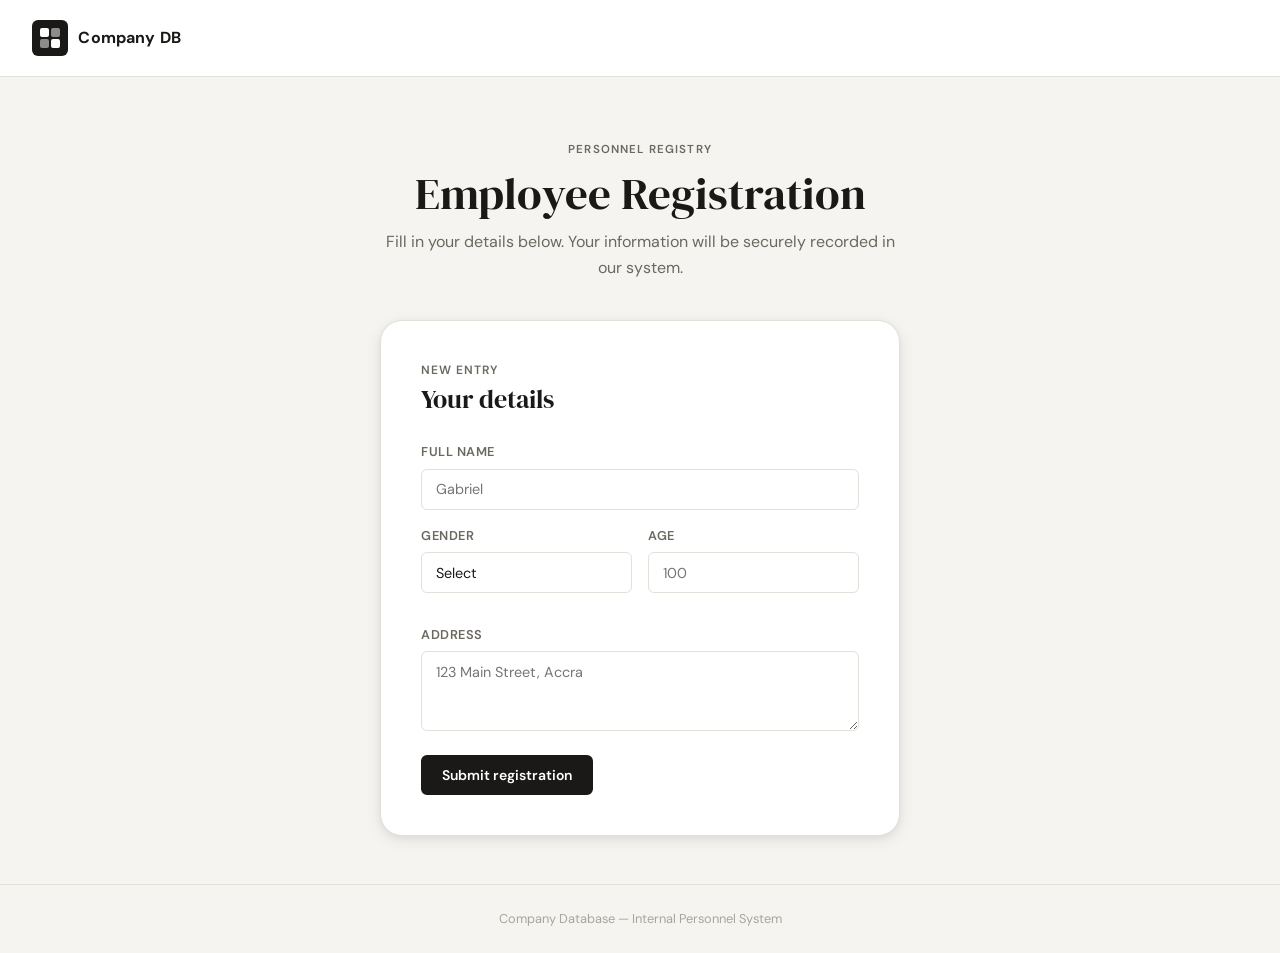
==== index.html @ 9c5a2bde "Initial commit of the Company-Database app" ====
<!DOCTYPE html>
<html lang="en">
<head>
    <meta charset="UTF-8" />
    <meta name="viewport" content="width=device-width, initial-scale=1.0" />
    <title>Company Registration</title>
    <link rel="preconnect" href="https://fonts.googleapis.com" />
    <link rel="preconnect" href="https://fonts.gstatic.com" crossorigin />
    <link href="https://fonts.googleapis.com/css2?family=DM+Sans:wght@400;500;600;700&family=DM+Serif+Display&display=swap" rel="stylesheet" />
    <link rel="stylesheet" href="style.css" />
</head>
<body class="public-body">

    <div class="public-shell">

        <header class="public-header">
            <div class="brand-mark">
                <div class="brand-icon">
                    <svg width="22" height="22" viewBox="0 0 22 22" fill="none">
                        <rect x="1" y="1" width="9" height="9" rx="2" fill="currentColor"/>
                        <rect x="12" y="1" width="9" height="9" rx="2" fill="currentColor" opacity="0.5"/>
                        <rect x="1" y="12" width="9" height="9" rx="2" fill="currentColor" opacity="0.5"/>
                        <rect x="12" y="12" width="9" height="9" rx="2" fill="currentColor"/>
                    </svg>
                </div>
                <span class="brand-name">Company DB</span>
            </div>
        </header>

        <main class="public-main">

            <div class="public-intro" id="introBlock">
                <p class="eyebrow-tag">Personnel registry</p>
                <h1 class="public-title">Employee Registration</h1>
                <p class="public-subtitle">
                    Fill in your details below. Your information will be securely recorded in our system.
                </p>
            </div>

            <!-- Registration card -->
            <div class="reg-card" id="regCard">

                <!-- Success state — hidden until registration completes -->
                <div class="success-state hidden" id="successState">
                    <div class="success-icon">
                        <svg width="32" height="32" viewBox="0 0 32 32" fill="none">
                            <circle cx="16" cy="16" r="15" stroke="currentColor" stroke-width="2"/>
                            <path d="M9 16.5l4.5 4.5 9-9" stroke="currentColor" stroke-width="2.5" stroke-linecap="round" stroke-linejoin="round"/>
                        </svg>
                    </div>
                    <h2>Registration Successful</h2>
                    <p>Your details have been recorded. Thank you!</p>
                    <button id="registerAnotherBtn" class="btn btn-outline-dark">Register another person</button>
                </div>

                <!-- Form State -->
                <div id="formState">
                    <div class="reg-card-header">
                        <p class="card-label">New entry</p>
                        <h2 class="card-title">Your details</h2>
                    </div>

                    <form id="registerForm" autocomplete="off">
                        <div class="field-group">
                            <label for="nameInput">
                                <span class="field-label">Full name</span>
                                <input
                                    id="nameInput"
                                    name="name"
                                    type="text"
                                    placeholder="Gabriel"
                                    required
                                />
                            </label>
                        </div>

                        <div class="field-row">
                            <div class="field-group">
                                <label for="genderInput">
                                    <span class="field-label">Gender</span>
                                    <select id="genderInput" name="gender" required>
                                        <option value="">Select</option>
                                        <option value="M">Male</option>
                                        <option value="F">Female</option>
                                    </select>
                                </label>
                            </div>
                            <div class="field-group">
                                <label for="ageInput">
                                    <span class="field-label">Age</span>
                                    <input
                                        id="ageInput"
                                        name="age"
                                        type="number"
                                        min="1"
                                        placeholder="100"
                                        required
                                    />
                                </label>
                            </div>
                        </div>

                        <div class="field-group">
                            <label for="addressInput">
                                <span class="field-label">Address</span>
                                <textarea
                                    id="addressInput"
                                    name="address"
                                    rows="3"
                                    placeholder="123 Main Street, Accra"
                                    required
                                ></textarea>
                            </label>
                        </div>

                        <div class="form-footer">
                            <button type="submit" class="btn btn-primary" id="submitBtn">
                                <span class="btn-text">Submit registration</span>
                                <span class="btn-loading hidden">Saving...</span>
                            </button>
                            <span id="formMessage" class="form-message"></span>
                        </div>
                    </form>
                </div>
            </div>

        </main>

        <footer class="public-footer">
            <p>Company Database &mdash; Internal Personnel System</p>
        </footer>

    </div>

    <div id="toast" class="toast hidden"></div>

    <!-- app.js manipulates the public registration page -->
    <script src="app.js"></script>
</body>
</html>
---- style.css ----
/* ─────────────────────────────────────────────────────────
   COMPANY DATABASE — Style sheet
   Covers: public registration page + admin dashboard
*/

/* Google Fonts fallback + CSS custom properties */
@import url('https://fonts.googleapis.com/css2?family=DM+Sans:wght@400;500;600;700&family=DM+Serif+Display&display=swap');

:root {
    /* Brand palette */
    --color-bg          : #f5f4f0;
    --color-surface     : #ffffff;
    --color-border      : #e2e0d8;
    --color-border-soft : #ece9e0;
    --color-ink         : #1a1917;
    --color-ink-muted   : #6b6860;
    --color-ink-faint   : #a8a59e;
    --color-accent      : #1a1917;
    --color-accent-alt  : #c9b99a;

    --color-success     : #2d6a4f;
    --color-success-bg  : #d8f3dc;
    --color-error       : #9b1c1c;
    --color-error-bg    : #fee2e2;
    --color-danger      : #dc2626;

    --color-admin-bg    : #0f0e0d;
    --color-admin-surf  : #1a1917;
    --color-admin-border: #2e2c28;
    --color-admin-ink   : #f0ece4;
    --color-admin-muted : #8a8680;
    --color-admin-accent: #c9b99a;

    /* Typography */
    --font-display : 'DM Serif Display', Georgia, serif;
    --font-body    : 'DM Sans', system-ui, sans-serif;

    /* Spacing */
    --radius-sm : 6px;
    --radius-md : 10px;
    --radius-lg : 16px;
    --radius-xl : 22px;

    /* Shadows */
    --shadow-sm : 0 1px 3px rgba(0,0,0,0.07), 0 1px 2px rgba(0,0,0,0.04);
    --shadow-md : 0 4px 16px rgba(0,0,0,0.08), 0 2px 6px rgba(0,0,0,0.05);
    --shadow-lg : 0 12px 40px rgba(0,0,0,0.12), 0 4px 12px rgba(0,0,0,0.06);
}

/* Reset & base */
*, *::before, *::after { box-sizing: border-box; margin: 0; padding: 0; }

html { font-size: 16px; -webkit-font-smoothing: antialiased; }

body {
    font-family   : var(--font-body);
    background    : var(--color-bg);
    color         : var(--color-ink);
    line-height   : 1.6;
    min-height    : 100vh;
}

/* Shared typography */
h1, h2, h3 { font-family: var(--font-display); font-weight: 400; line-height: 1.2; }

.eyebrow, .eyebrow-tag {
    font-size     : 0.72rem;
    font-weight   : 600;
    letter-spacing: 0.1em;
    text-transform: uppercase;
    color         : var(--color-ink-muted);
}

/* Buttons */
.btn {
    display        : inline-flex;
    align-items    : center;
    justify-content: center;
    gap            : 6px;
    padding        : 0.55rem 1.2rem;
    border-radius  : var(--radius-sm);
    font-family    : var(--font-body);
    font-size      : 0.875rem;
    font-weight    : 600;
    cursor         : pointer;
    border         : 2px solid transparent;
    transition     : all 0.18s ease;
    white-space    : nowrap;
}
.btn:disabled { opacity: 0.55; cursor: not-allowed; }

.btn-primary {
    background : var(--color-ink);
    color      : #fff;
    border-color: var(--color-ink);
}
.btn-primary:hover:not(:disabled) { background: #333; border-color: #333; }

.btn-secondary {
    background : var(--color-surface);
    color      : var(--color-ink);
    border-color: var(--color-border);
}
.btn-secondary:hover:not(:disabled) { background: var(--color-bg); }

.btn-outline {
    background : transparent;
    color      : var(--color-ink);
    border-color: var(--color-border);
}
.btn-outline:hover:not(:disabled) { background: var(--color-bg); }

.btn-outline-dark {
    background  : transparent;
    color       : var(--color-ink);
    border-color: var(--color-ink);
}
.btn-outline-dark:hover:not(:disabled) { background: var(--color-ink); color: #fff; }

.btn-danger {
    background  : var(--color-danger);
    color       : #fff;
    border-color: var(--color-danger);
}
.btn-danger:hover:not(:disabled) { background: #b91c1c; border-color: #b91c1c; }

.btn-full { width: 100%; }

.btn-loading { font-style: italic; }

/* Form elements */
.field-label {
    display       : block;
    font-size     : 0.8rem;
    font-weight   : 600;
    letter-spacing: 0.04em;
    color         : var(--color-ink-muted);
    margin-bottom : 6px;
    text-transform: uppercase;
}

input[type="text"],
input[type="number"],
input[type="password"],
select,
textarea {
    width        : 100%;
    padding      : 0.65rem 0.9rem;
    border       : 1.5px solid var(--color-border);
    border-radius: var(--radius-sm);
    font-family  : var(--font-body);
    font-size    : 0.9rem;
    color        : var(--color-ink);
    background   : var(--color-surface);
    transition   : border-color 0.15s ease, box-shadow 0.15s ease;
    outline      : none;
}

input:focus, select:focus, textarea:focus {
    border-color: var(--color-ink);
    box-shadow  : 0 0 0 3px rgba(26,25,23,0.08);
}

textarea { resize: vertical; min-height: 80px; }
select { appearance: none; cursor: pointer; }

.field-group { margin-bottom: 1rem; }
.field-row {
    display              : grid;
    grid-template-columns: 1fr 1fr;
    gap                  : 1rem;
    margin-bottom        : 1rem;
}

.form-footer {
    display    : flex;
    align-items: center;
    gap        : 1rem;
    margin-top : 0.5rem;
}

.form-message {
    font-size  : 0.85rem;
    color      : var(--color-error);
    font-weight: 500;
}

/* Toast */
.toast {
    position     : fixed;
    bottom       : 1.5rem;
    right        : 1.5rem;
    padding      : 0.75rem 1.25rem;
    border-radius: var(--radius-md);
    font-size    : 0.875rem;
    font-weight  : 600;
    box-shadow   : var(--shadow-lg);
    z-index      : 9999;
    transform    : translateY(20px);
    opacity      : 0;
    transition   : all 0.28s ease;
    max-width    : 320px;
}

.toast.show { transform: translateY(0); opacity: 1; }
.toast.hidden { display: none; }

.toast.success { background: var(--color-ink); color: #fff; }
.toast.error   { background: var(--color-error); color: #fff; }

/* Utility */
.hidden { display: none !important; }


/*
   PUBLIC REGISTRATION PAGE
 */

.public-body { background: var(--color-bg); }

.public-shell {
    min-height     : 100vh;
    display        : flex;
    flex-direction : column;
}

/* Header */
.public-header {
    padding        : 1.25rem 2rem;
    border-bottom  : 1px solid var(--color-border);
    background     : var(--color-surface);
}

.brand-mark {
    display    : flex;
    align-items: center;
    gap        : 0.65rem;
}

.brand-icon {
    width           : 36px;
    height          : 36px;
    background      : var(--color-ink);
    color           : var(--color-surface);
    border-radius   : var(--radius-sm);
    display         : flex;
    align-items     : center;
    justify-content : center;
}

.brand-icon.small {
    width : 30px;
    height: 30px;
}

.brand-name {
    font-weight : 700;
    font-size   : 1rem;
    letter-spacing: 0.01em;
}

/* Main area */
.public-main {
    flex           : 1;
    display        : flex;
    flex-direction : column;
    align-items    : center;
    padding        : 4rem 1.5rem 3rem;
}

.public-intro {
    text-align  : center;
    max-width   : 520px;
    margin-bottom: 2.5rem;
}

.public-title {
    font-size  : clamp(2rem, 5vw, 2.8rem);
    margin     : 0.5rem 0;
}

.public-subtitle {
    color    : var(--color-ink-muted);
    font-size: 1rem;
    margin-top: 0.5rem;
}

/* Registration card */
.reg-card {
    width        : 100%;
    max-width    : 520px;
    background   : var(--color-surface);
    border       : 1px solid var(--color-border);
    border-radius: var(--radius-xl);
    padding      : 2.5rem;
    box-shadow   : var(--shadow-md);
}

.reg-card-header { margin-bottom: 1.75rem; }
.card-label { color: var(--color-ink-muted); font-size: 0.75rem; font-weight: 600; text-transform: uppercase; letter-spacing: 0.08em; }
.card-title { font-size: 1.6rem; margin-top: 0.2rem; }

/* Success state */
.success-state {
    text-align    : center;
    padding       : 2rem 1rem;
}

.success-icon {
    width        : 64px;
    height       : 64px;
    background   : var(--color-success-bg);
    color        : var(--color-success);
    border-radius: 50%;
    display      : flex;
    align-items  : center;
    justify-content: center;
    margin       : 0 auto 1.25rem;
}

.success-state h2 { font-size: 1.6rem; margin-bottom: 0.5rem; }
.success-state p  { color: var(--color-ink-muted); margin-bottom: 1.5rem; }

/* Footer */
.public-footer {
    text-align : center;
    padding    : 1.5rem;
    color      : var(--color-ink-faint);
    font-size  : 0.8rem;
    border-top : 1px solid var(--color-border);
}


/*
   ADMIN LOGIN GATE
 */

.login-gate {
    min-height     : 100vh;
    display        : flex;
    align-items    : center;
    justify-content: center;
    background     : var(--color-admin-bg);
    padding        : 2rem 1.5rem;
}

.login-box {
    width        : 100%;
    max-width    : 400px;
    background   : var(--color-admin-surf);
    border       : 1px solid var(--color-admin-border);
    border-radius: var(--radius-xl);
    padding      : 2.5rem;
}

.login-logo {
    display     : flex;
    align-items : center;
    gap         : 0.6rem;
    color       : var(--color-admin-accent);
    font-weight : 700;
    font-size   : 0.9rem;
    margin-bottom: 1.5rem;
    letter-spacing: 0.04em;
    text-transform: uppercase;
}

.login-title {
    color        : var(--color-admin-ink);
    font-size    : 1.9rem;
    margin-bottom: 0.4rem;
}

.login-subtitle {
    color        : var(--color-admin-muted);
    font-size    : 0.9rem;
    margin-bottom: 2rem;
}

.login-form .field-label  { color: var(--color-admin-muted); }

.login-form input[type="password"] {
    background  : #262420;
    border-color: var(--color-admin-border);
    color       : var(--color-admin-ink);
    margin-bottom: 0.75rem;
}

.login-form input[type="password"]:focus {
    border-color: var(--color-admin-accent);
    box-shadow  : 0 0 0 3px rgba(201,185,154,0.12);
}

.login-form .btn-primary {
    background  : var(--color-admin-accent);
    border-color: var(--color-admin-accent);
    color       : #1a1917;
}

.login-form .btn-primary:hover:not(:disabled) {
    background  : #d4c4a8;
    border-color: #d4c4a8;
}

.login-error {
    color       : #fca5a5;
    font-size   : 0.85rem;
    font-weight : 600;
    margin-bottom: 0.75rem;
}


/*
   ADMIN DASHBOARD SHELL
*/

.admin-body  { background: var(--color-admin-bg); color: var(--color-admin-ink); }
.admin-shell { min-height: 100vh; }

/* Topbar */
.topbar {
    display        : flex;
    align-items    : center;
    justify-content: space-between;
    padding        : 1rem 2rem;
    background     : var(--color-admin-surf);
    border-bottom  : 1px solid var(--color-admin-border);
    position       : sticky;
    top            : 0;
    z-index        : 100;
}

.topbar-brand { display: flex; align-items: center; gap: 0.75rem; }
.topbar-brand .brand-icon { background: var(--color-admin-accent); color: var(--color-admin-surf); }
.topbar-brand .eyebrow    { color: var(--color-admin-muted); }
.topbar-brand h1          { font-size: 1.3rem; color: var(--color-admin-ink); }

.topbar-actions { display: flex; align-items: center; gap: 0.75rem; }

/* Admin btn overrides */
.admin-shell .btn-secondary {
    background  : #262420;
    color       : var(--color-admin-ink);
    border-color: var(--color-admin-border);
}
.admin-shell .btn-secondary:hover:not(:disabled) { background: #302e2a; }

.admin-shell .btn-outline {
    background  : transparent;
    color       : var(--color-admin-muted);
    border-color: var(--color-admin-border);
}
.admin-shell .btn-outline:hover:not(:disabled) { color: var(--color-admin-ink); background: #262420; }

/* Hero panel */
.hero-panel {
    display        : flex;
    align-items    : center;
    justify-content: space-between;
    flex-wrap      : wrap;
    gap            : 1.5rem;
    padding        : 2rem 2rem 1.75rem;
    border-bottom  : 1px solid var(--color-admin-border);
    background     : linear-gradient(135deg, #1a1917 0%, #211f1c 100%);
}

.hero-panel h2 { font-size: clamp(1.1rem, 2.5vw, 1.5rem); color: var(--color-admin-ink); }
.hero-panel p  { color: var(--color-admin-muted); font-size: 0.9rem; margin-top: 0.3rem; }

.hero-stats { display: flex; gap: 1rem; flex-wrap: wrap; }

.hero-card {
    background   : #262420;
    border       : 1px solid var(--color-admin-border);
    border-radius: var(--radius-md);
    padding      : 0.9rem 1.5rem;
    text-align   : center;
    min-width    : 90px;
}
.hero-card h3 { font-size: 2rem; color: var(--color-admin-accent); font-family: var(--font-display); }
.hero-card p  { font-size: 0.75rem; color: var(--color-admin-muted); text-transform: uppercase; letter-spacing: 0.07em; font-weight: 600; }

/* Grid layout */
.grid-layout {
    display              : grid;
    grid-template-columns: 340px 1fr;
    gap                  : 0;
    min-height           : calc(100vh - 200px);
}

/* Panels */
.panel {
    padding     : 1.75rem;
    border-right: 1px solid var(--color-admin-border);
}

.panel-data { border-right: none; }

.panel-header {
    margin-bottom: 1.5rem;
    padding-bottom: 1rem;
    border-bottom: 1px solid var(--color-admin-border);
    display      : flex;
    align-items  : center;
    justify-content: space-between;
}

.panel-header-search { margin-top: 2rem; }

.panel-header .eyebrow  { color: var(--color-admin-muted); }
.panel-header h2        { font-size: 1.3rem; color: var(--color-admin-ink); margin-top: 0.15rem; }

/* Stats grid */
.stats-grid {
    display              : grid;
    grid-template-columns: 1fr 1fr;
    gap                  : 0.75rem;
    margin-bottom        : 1.75rem;
}

.stat-card {
    background   : #1f1e1b;
    border       : 1px solid var(--color-admin-border);
    border-radius: var(--radius-md);
    padding      : 0.9rem 1rem;
}

.stat-card span   { font-size: 0.72rem; font-weight: 600; text-transform: uppercase; letter-spacing: 0.07em; color: var(--color-admin-muted); display: block; margin-bottom: 4px; }
.stat-card strong { font-size: 1.6rem; font-family: var(--font-display); color: var(--color-admin-ink); }

/* Search card */
.search-card {
    background   : #1f1e1b;
    border       : 1px solid var(--color-admin-border);
    border-radius: var(--radius-md);
    padding      : 1rem;
}

.search-card .field-label { color: var(--color-admin-muted); }

.search-card input[type="text"] {
    background  : #262420;
    border-color: var(--color-admin-border);
    color       : var(--color-admin-ink);
}

.search-card input[type="text"]:focus {
    border-color: var(--color-admin-accent);
    box-shadow  : 0 0 0 3px rgba(201,185,154,0.12);
}

.search-row {
    display: flex;
    gap    : 0.5rem;
}

.search-row input { flex: 1; }

.search-help {
    font-size  : 0.78rem;
    color      : var(--color-admin-muted);
    margin-top : 0.5rem;
}

/* Records table */
.table-shell { overflow: hidden; }

.record-badge {
    background   : #262420;
    border       : 1px solid var(--color-admin-border);
    border-radius: 20px;
    padding      : 0.3rem 0.8rem;
    font-size    : 0.78rem;
    font-weight  : 600;
    color        : var(--color-admin-muted);
}

.table-scroll { overflow-x: auto; border: 1px solid var(--color-admin-border); border-radius: var(--radius-md); }

.records-table {
    width          : 100%;
    border-collapse: collapse;
    font-size      : 0.875rem;
}

.records-table thead tr {
    background  : #1f1e1b;
    border-bottom: 1px solid var(--color-admin-border);
}

.records-table th {
    padding      : 0.75rem 1rem;
    text-align   : left;
    font-size    : 0.72rem;
    font-weight  : 700;
    letter-spacing: 0.07em;
    text-transform: uppercase;
    color        : var(--color-admin-muted);
    white-space  : nowrap;
}

.records-table td {
    padding      : 0.85rem 1rem;
    border-bottom: 1px solid var(--color-admin-border);
    color        : var(--color-admin-ink);
    vertical-align: middle;
}

.records-table tbody tr:last-child td { border-bottom: none; }

.records-table tbody tr:hover { background: #1f1e1b; }

.row-index { color: var(--color-admin-muted); font-size: 0.8rem; font-weight: 600; width: 40px; }

.empty-state {
    text-align : center;
    padding    : 3rem 1rem;
    color      : var(--color-admin-muted);
    font-size  : 0.9rem;
    font-style : italic;
}

/* Responsive */
@media (max-width: 900px) {
    .grid-layout { grid-template-columns: 1fr; }
    .panel       { border-right: none; border-bottom: 1px solid var(--color-admin-border); }
    .topbar      { flex-direction: column; align-items: flex-start; gap: 0.75rem; }
    .topbar-actions { width: 100%; }
    .hero-panel  { flex-direction: column; align-items: flex-start; }
}

@media (max-width: 560px) {
    .field-row { grid-template-columns: 1fr; }
    .reg-card  { padding: 1.75rem 1.25rem; }
    .login-box { padding: 2rem 1.25rem; }
    .stats-grid { grid-template-columns: 1fr 1fr; }
}
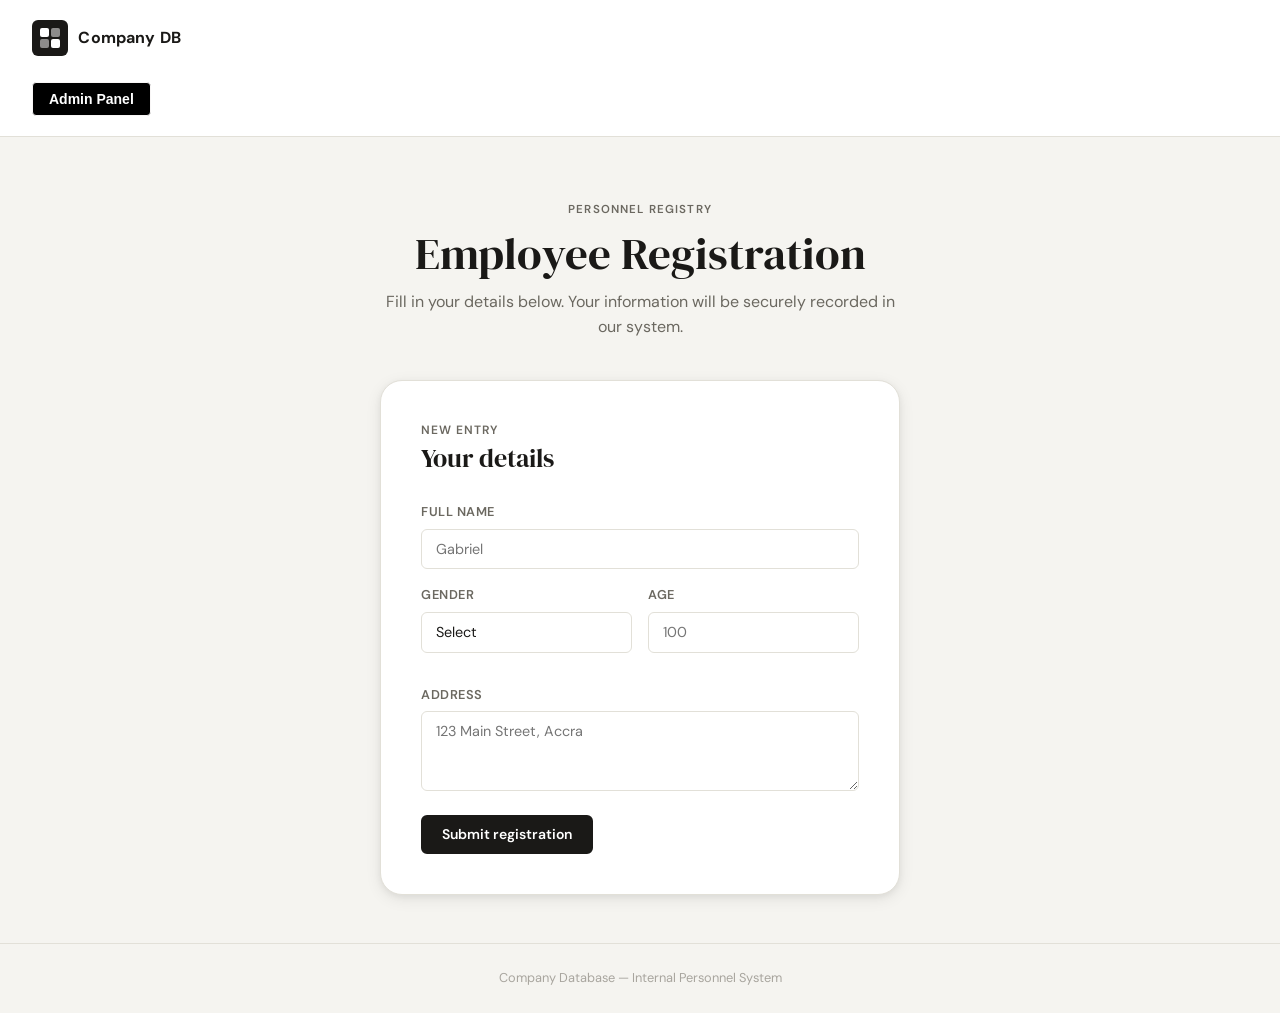
==== commit 02967447: "Added button link to admin page" ====
--- a/index.html
+++ b/index.html
@@ -1,140 +1,157 @@
-<!DOCTYPE html>
-<html lang="en">
-<head>
-    <meta charset="UTF-8" />
-    <meta name="viewport" content="width=device-width, initial-scale=1.0" />
-    <title>Company Registration</title>
-    <link rel="preconnect" href="https://fonts.googleapis.com" />
-    <link rel="preconnect" href="https://fonts.gstatic.com" crossorigin />
-    <link href="https://fonts.googleapis.com/css2?family=DM+Sans:wght@400;500;600;700&family=DM+Serif+Display&display=swap" rel="stylesheet" />
-    <link rel="stylesheet" href="style.css" />
-</head>
-<body class="public-body">
-
-    <div class="public-shell">
-
-        <header class="public-header">
-            <div class="brand-mark">
-                <div class="brand-icon">
-                    <svg width="22" height="22" viewBox="0 0 22 22" fill="none">
-                        <rect x="1" y="1" width="9" height="9" rx="2" fill="currentColor"/>
-                        <rect x="12" y="1" width="9" height="9" rx="2" fill="currentColor" opacity="0.5"/>
-                        <rect x="1" y="12" width="9" height="9" rx="2" fill="currentColor" opacity="0.5"/>
-                        <rect x="12" y="12" width="9" height="9" rx="2" fill="currentColor"/>
-                    </svg>
-                </div>
-                <span class="brand-name">Company DB</span>
-            </div>
-        </header>
-
-        <main class="public-main">
-
-            <div class="public-intro" id="introBlock">
-                <p class="eyebrow-tag">Personnel registry</p>
-                <h1 class="public-title">Employee Registration</h1>
-                <p class="public-subtitle">
-                    Fill in your details below. Your information will be securely recorded in our system.
-                </p>
-            </div>
-
-            <!-- Registration card -->
-            <div class="reg-card" id="regCard">
-
-                <!-- Success state — hidden until registration completes -->
-                <div class="success-state hidden" id="successState">
-                    <div class="success-icon">
-                        <svg width="32" height="32" viewBox="0 0 32 32" fill="none">
-                            <circle cx="16" cy="16" r="15" stroke="currentColor" stroke-width="2"/>
-                            <path d="M9 16.5l4.5 4.5 9-9" stroke="currentColor" stroke-width="2.5" stroke-linecap="round" stroke-linejoin="round"/>
-                        </svg>
-                    </div>
-                    <h2>Registration Successful</h2>
-                    <p>Your details have been recorded. Thank you!</p>
-                    <button id="registerAnotherBtn" class="btn btn-outline-dark">Register another person</button>
-                </div>
-
-                <!-- Form State -->
-                <div id="formState">
-                    <div class="reg-card-header">
-                        <p class="card-label">New entry</p>
-                        <h2 class="card-title">Your details</h2>
-                    </div>
-
-                    <form id="registerForm" autocomplete="off">
-                        <div class="field-group">
-                            <label for="nameInput">
-                                <span class="field-label">Full name</span>
-                                <input
-                                    id="nameInput"
-                                    name="name"
-                                    type="text"
-                                    placeholder="Gabriel"
-                                    required
-                                />
-                            </label>
-                        </div>
-
-                        <div class="field-row">
-                            <div class="field-group">
-                                <label for="genderInput">
-                                    <span class="field-label">Gender</span>
-                                    <select id="genderInput" name="gender" required>
-                                        <option value="">Select</option>
-                                        <option value="M">Male</option>
-                                        <option value="F">Female</option>
-                                    </select>
-                                </label>
-                            </div>
-                            <div class="field-group">
-                                <label for="ageInput">
-                                    <span class="field-label">Age</span>
-                                    <input
-                                        id="ageInput"
-                                        name="age"
-                                        type="number"
-                                        min="1"
-                                        placeholder="100"
-                                        required
-                                    />
-                                </label>
-                            </div>
-                        </div>
-
-                        <div class="field-group">
-                            <label for="addressInput">
-                                <span class="field-label">Address</span>
-                                <textarea
-                                    id="addressInput"
-                                    name="address"
-                                    rows="3"
-                                    placeholder="123 Main Street, Accra"
-                                    required
-                                ></textarea>
-                            </label>
-                        </div>
-
-                        <div class="form-footer">
-                            <button type="submit" class="btn btn-primary" id="submitBtn">
-                                <span class="btn-text">Submit registration</span>
-                                <span class="btn-loading hidden">Saving...</span>
-                            </button>
-                            <span id="formMessage" class="form-message"></span>
-                        </div>
-                    </form>
-                </div>
-            </div>
-
-        </main>
-
-        <footer class="public-footer">
-            <p>Company Database &mdash; Internal Personnel System</p>
-        </footer>
-
-    </div>
-
-    <div id="toast" class="toast hidden"></div>
-
-    <!-- app.js manipulates the public registration page -->
-    <script src="app.js"></script>
-</body>
+<!DOCTYPE html>
+<html lang="en">
+<head>
+    <meta charset="UTF-8" />
+    <meta name="viewport" content="width=device-width, initial-scale=1.0" />
+    <title>Company Registration</title>
+    <link rel="preconnect" href="https://fonts.googleapis.com" />
+    <link rel="preconnect" href="https://fonts.gstatic.com" crossorigin />
+    <link href="https://fonts.googleapis.com/css2?family=DM+Sans:wght@400;500;600;700&family=DM+Serif+Display&display=swap" rel="stylesheet" />
+    <link rel="stylesheet" href="style.css" />
+</head>
+<body class="public-body">
+    <div class="public-shell">
+
+        <header class="public-header">
+            <div class="brand-mark">
+                <div class="brand-icon">
+                    <svg width="22" height="22" viewBox="0 0 22 22" fill="none">
+                        <rect x="1" y="1" width="9" height="9" rx="2" fill="currentColor"/>
+                        <rect x="12" y="1" width="9" height="9" rx="2" fill="currentColor" opacity="0.5"/>
+                        <rect x="1" y="12" width="9" height="9" rx="2" fill="currentColor" opacity="0.5"/>
+                        <rect x="12" y="12" width="9" height="9" rx="2" fill="currentColor"/>
+                    </svg>
+                </div>
+                <span class="brand-name">Company DB</span>
+            </div>
+            <br>
+                <button 
+                    onclick="window.location.href='admin.html'" 
+                    style="
+                    background-color:black; 
+                    color: white;
+                    font-weight: bold; 
+                    border: 1px solid #f8f6f6; 
+                    padding: 8px 16px; 
+                    border-radius: 4px; 
+                    cursor: pointer;
+                    font-size: 14px;
+                    transition: all 0.3s ease;
+                    "
+                    onmouseover="this.style.backgroundColor='#333'" 
+                    onmouseout="this.style.backgroundColor='black'">
+                    Admin Panel
+                </button>
+        </header>
+
+        <main class="public-main">
+
+            <div class="public-intro" id="introBlock">
+                <p class="eyebrow-tag">Personnel registry</p>
+                <h1 class="public-title">Employee Registration</h1>
+                <p class="public-subtitle">
+                    Fill in your details below. Your information will be securely recorded in our system.
+                </p>
+            </div>
+
+            <!-- Registration card -->
+            <div class="reg-card" id="regCard">
+
+                <!-- Success state — hidden until registration completes -->
+                <div class="success-state hidden" id="successState">
+                    <div class="success-icon">
+                        <svg width="32" height="32" viewBox="0 0 32 32" fill="none">
+                            <circle cx="16" cy="16" r="15" stroke="currentColor" stroke-width="2"/>
+                            <path d="M9 16.5l4.5 4.5 9-9" stroke="currentColor" stroke-width="2.5" stroke-linecap="round" stroke-linejoin="round"/>
+                        </svg>
+                    </div>
+                    <h2>Registration Successful</h2>
+                    <p>Your details have been recorded. Thank you!</p>
+                    <button id="registerAnotherBtn" class="btn btn-outline-dark">Register another person</button>
+                </div>
+
+                <!-- Form State -->
+                <div id="formState">
+                    <div class="reg-card-header">
+                        <p class="card-label">New entry</p>
+                        <h2 class="card-title">Your details</h2>
+                    </div>
+
+                    <form id="registerForm" autocomplete="off">
+                        <div class="field-group">
+                            <label for="nameInput">
+                                <span class="field-label">Full name</span>
+                                <input
+                                    id="nameInput"
+                                    name="name"
+                                    type="text"
+                                    placeholder="Gabriel"
+                                    required
+                                />
+                            </label>
+                        </div>
+
+                        <div class="field-row">
+                            <div class="field-group">
+                                <label for="genderInput">
+                                    <span class="field-label">Gender</span>
+                                    <select id="genderInput" name="gender" required>
+                                        <option value="">Select</option>
+                                        <option value="M">Male</option>
+                                        <option value="F">Female</option>
+                                    </select>
+                                </label>
+                            </div>
+                            <div class="field-group">
+                                <label for="ageInput">
+                                    <span class="field-label">Age</span>
+                                    <input
+                                        id="ageInput"
+                                        name="age"
+                                        type="number"
+                                        min="1"
+                                        placeholder="100"
+                                        required
+                                    />
+                                </label>
+                            </div>
+                        </div>
+
+                        <div class="field-group">
+                            <label for="addressInput">
+                                <span class="field-label">Address</span>
+                                <textarea
+                                    id="addressInput"
+                                    name="address"
+                                    rows="3"
+                                    placeholder="123 Main Street, Accra"
+                                    required
+                                ></textarea>
+                            </label>
+                        </div>
+
+                        <div class="form-footer">
+                            <button type="submit" class="btn btn-primary" id="submitBtn">
+                                <span class="btn-text">Submit registration</span>
+                                <span class="btn-loading hidden">Saving...</span>
+                            </button>
+                            <span id="formMessage" class="form-message"></span>
+                        </div>
+                    </form>
+                </div>
+            </div>
+
+        </main>
+
+        <footer class="public-footer">
+            <p>Company Database &mdash; Internal Personnel System</p>
+        </footer>
+
+    </div>
+
+    <div id="toast" class="toast hidden"></div>
+
+    <!-- app.js manipulates the public registration page -->
+    <script src="app.js"></script>
+</body>
 </html>
--- a/style.css
+++ b/style.css
@@ -1,637 +1,637 @@
-/* ─────────────────────────────────────────────────────────
-   COMPANY DATABASE — Style sheet
-   Covers: public registration page + admin dashboard
-*/
-
-/* Google Fonts fallback + CSS custom properties */
-@import url('https://fonts.googleapis.com/css2?family=DM+Sans:wght@400;500;600;700&family=DM+Serif+Display&display=swap');
-
-:root {
-    /* Brand palette */
-    --color-bg          : #f5f4f0;
-    --color-surface     : #ffffff;
-    --color-border      : #e2e0d8;
-    --color-border-soft : #ece9e0;
-    --color-ink         : #1a1917;
-    --color-ink-muted   : #6b6860;
-    --color-ink-faint   : #a8a59e;
-    --color-accent      : #1a1917;
-    --color-accent-alt  : #c9b99a;
-
-    --color-success     : #2d6a4f;
-    --color-success-bg  : #d8f3dc;
-    --color-error       : #9b1c1c;
-    --color-error-bg    : #fee2e2;
-    --color-danger      : #dc2626;
-
-    --color-admin-bg    : #0f0e0d;
-    --color-admin-surf  : #1a1917;
-    --color-admin-border: #2e2c28;
-    --color-admin-ink   : #f0ece4;
-    --color-admin-muted : #8a8680;
-    --color-admin-accent: #c9b99a;
-
-    /* Typography */
-    --font-display : 'DM Serif Display', Georgia, serif;
-    --font-body    : 'DM Sans', system-ui, sans-serif;
-
-    /* Spacing */
-    --radius-sm : 6px;
-    --radius-md : 10px;
-    --radius-lg : 16px;
-    --radius-xl : 22px;
-
-    /* Shadows */
-    --shadow-sm : 0 1px 3px rgba(0,0,0,0.07), 0 1px 2px rgba(0,0,0,0.04);
-    --shadow-md : 0 4px 16px rgba(0,0,0,0.08), 0 2px 6px rgba(0,0,0,0.05);
-    --shadow-lg : 0 12px 40px rgba(0,0,0,0.12), 0 4px 12px rgba(0,0,0,0.06);
-}
-
-/* Reset & base */
-*, *::before, *::after { box-sizing: border-box; margin: 0; padding: 0; }
-
-html { font-size: 16px; -webkit-font-smoothing: antialiased; }
-
-body {
-    font-family   : var(--font-body);
-    background    : var(--color-bg);
-    color         : var(--color-ink);
-    line-height   : 1.6;
-    min-height    : 100vh;
-}
-
-/* Shared typography */
-h1, h2, h3 { font-family: var(--font-display); font-weight: 400; line-height: 1.2; }
-
-.eyebrow, .eyebrow-tag {
-    font-size     : 0.72rem;
-    font-weight   : 600;
-    letter-spacing: 0.1em;
-    text-transform: uppercase;
-    color         : var(--color-ink-muted);
-}
-
-/* Buttons */
-.btn {
-    display        : inline-flex;
-    align-items    : center;
-    justify-content: center;
-    gap            : 6px;
-    padding        : 0.55rem 1.2rem;
-    border-radius  : var(--radius-sm);
-    font-family    : var(--font-body);
-    font-size      : 0.875rem;
-    font-weight    : 600;
-    cursor         : pointer;
-    border         : 2px solid transparent;
-    transition     : all 0.18s ease;
-    white-space    : nowrap;
-}
-.btn:disabled { opacity: 0.55; cursor: not-allowed; }
-
-.btn-primary {
-    background : var(--color-ink);
-    color      : #fff;
-    border-color: var(--color-ink);
-}
-.btn-primary:hover:not(:disabled) { background: #333; border-color: #333; }
-
-.btn-secondary {
-    background : var(--color-surface);
-    color      : var(--color-ink);
-    border-color: var(--color-border);
-}
-.btn-secondary:hover:not(:disabled) { background: var(--color-bg); }
-
-.btn-outline {
-    background : transparent;
-    color      : var(--color-ink);
-    border-color: var(--color-border);
-}
-.btn-outline:hover:not(:disabled) { background: var(--color-bg); }
-
-.btn-outline-dark {
-    background  : transparent;
-    color       : var(--color-ink);
-    border-color: var(--color-ink);
-}
-.btn-outline-dark:hover:not(:disabled) { background: var(--color-ink); color: #fff; }
-
-.btn-danger {
-    background  : var(--color-danger);
-    color       : #fff;
-    border-color: var(--color-danger);
-}
-.btn-danger:hover:not(:disabled) { background: #b91c1c; border-color: #b91c1c; }
-
-.btn-full { width: 100%; }
-
-.btn-loading { font-style: italic; }
-
-/* Form elements */
-.field-label {
-    display       : block;
-    font-size     : 0.8rem;
-    font-weight   : 600;
-    letter-spacing: 0.04em;
-    color         : var(--color-ink-muted);
-    margin-bottom : 6px;
-    text-transform: uppercase;
-}
-
-input[type="text"],
-input[type="number"],
-input[type="password"],
-select,
-textarea {
-    width        : 100%;
-    padding      : 0.65rem 0.9rem;
-    border       : 1.5px solid var(--color-border);
-    border-radius: var(--radius-sm);
-    font-family  : var(--font-body);
-    font-size    : 0.9rem;
-    color        : var(--color-ink);
-    background   : var(--color-surface);
-    transition   : border-color 0.15s ease, box-shadow 0.15s ease;
-    outline      : none;
-}
-
-input:focus, select:focus, textarea:focus {
-    border-color: var(--color-ink);
-    box-shadow  : 0 0 0 3px rgba(26,25,23,0.08);
-}
-
-textarea { resize: vertical; min-height: 80px; }
-select { appearance: none; cursor: pointer; }
-
-.field-group { margin-bottom: 1rem; }
-.field-row {
-    display              : grid;
-    grid-template-columns: 1fr 1fr;
-    gap                  : 1rem;
-    margin-bottom        : 1rem;
-}
-
-.form-footer {
-    display    : flex;
-    align-items: center;
-    gap        : 1rem;
-    margin-top : 0.5rem;
-}
-
-.form-message {
-    font-size  : 0.85rem;
-    color      : var(--color-error);
-    font-weight: 500;
-}
-
-/* Toast */
-.toast {
-    position     : fixed;
-    bottom       : 1.5rem;
-    right        : 1.5rem;
-    padding      : 0.75rem 1.25rem;
-    border-radius: var(--radius-md);
-    font-size    : 0.875rem;
-    font-weight  : 600;
-    box-shadow   : var(--shadow-lg);
-    z-index      : 9999;
-    transform    : translateY(20px);
-    opacity      : 0;
-    transition   : all 0.28s ease;
-    max-width    : 320px;
-}
-
-.toast.show { transform: translateY(0); opacity: 1; }
-.toast.hidden { display: none; }
-
-.toast.success { background: var(--color-ink); color: #fff; }
-.toast.error   { background: var(--color-error); color: #fff; }
-
-/* Utility */
-.hidden { display: none !important; }
-
-
-/*
-   PUBLIC REGISTRATION PAGE
- */
-
-.public-body { background: var(--color-bg); }
-
-.public-shell {
-    min-height     : 100vh;
-    display        : flex;
-    flex-direction : column;
-}
-
-/* Header */
-.public-header {
-    padding        : 1.25rem 2rem;
-    border-bottom  : 1px solid var(--color-border);
-    background     : var(--color-surface);
-}
-
-.brand-mark {
-    display    : flex;
-    align-items: center;
-    gap        : 0.65rem;
-}
-
-.brand-icon {
-    width           : 36px;
-    height          : 36px;
-    background      : var(--color-ink);
-    color           : var(--color-surface);
-    border-radius   : var(--radius-sm);
-    display         : flex;
-    align-items     : center;
-    justify-content : center;
-}
-
-.brand-icon.small {
-    width : 30px;
-    height: 30px;
-}
-
-.brand-name {
-    font-weight : 700;
-    font-size   : 1rem;
-    letter-spacing: 0.01em;
-}
-
-/* Main area */
-.public-main {
-    flex           : 1;
-    display        : flex;
-    flex-direction : column;
-    align-items    : center;
-    padding        : 4rem 1.5rem 3rem;
-}
-
-.public-intro {
-    text-align  : center;
-    max-width   : 520px;
-    margin-bottom: 2.5rem;
-}
-
-.public-title {
-    font-size  : clamp(2rem, 5vw, 2.8rem);
-    margin     : 0.5rem 0;
-}
-
-.public-subtitle {
-    color    : var(--color-ink-muted);
-    font-size: 1rem;
-    margin-top: 0.5rem;
-}
-
-/* Registration card */
-.reg-card {
-    width        : 100%;
-    max-width    : 520px;
-    background   : var(--color-surface);
-    border       : 1px solid var(--color-border);
-    border-radius: var(--radius-xl);
-    padding      : 2.5rem;
-    box-shadow   : var(--shadow-md);
-}
-
-.reg-card-header { margin-bottom: 1.75rem; }
-.card-label { color: var(--color-ink-muted); font-size: 0.75rem; font-weight: 600; text-transform: uppercase; letter-spacing: 0.08em; }
-.card-title { font-size: 1.6rem; margin-top: 0.2rem; }
-
-/* Success state */
-.success-state {
-    text-align    : center;
-    padding       : 2rem 1rem;
-}
-
-.success-icon {
-    width        : 64px;
-    height       : 64px;
-    background   : var(--color-success-bg);
-    color        : var(--color-success);
-    border-radius: 50%;
-    display      : flex;
-    align-items  : center;
-    justify-content: center;
-    margin       : 0 auto 1.25rem;
-}
-
-.success-state h2 { font-size: 1.6rem; margin-bottom: 0.5rem; }
-.success-state p  { color: var(--color-ink-muted); margin-bottom: 1.5rem; }
-
-/* Footer */
-.public-footer {
-    text-align : center;
-    padding    : 1.5rem;
-    color      : var(--color-ink-faint);
-    font-size  : 0.8rem;
-    border-top : 1px solid var(--color-border);
-}
-
-
-/*
-   ADMIN LOGIN GATE
- */
-
-.login-gate {
-    min-height     : 100vh;
-    display        : flex;
-    align-items    : center;
-    justify-content: center;
-    background     : var(--color-admin-bg);
-    padding        : 2rem 1.5rem;
-}
-
-.login-box {
-    width        : 100%;
-    max-width    : 400px;
-    background   : var(--color-admin-surf);
-    border       : 1px solid var(--color-admin-border);
-    border-radius: var(--radius-xl);
-    padding      : 2.5rem;
-}
-
-.login-logo {
-    display     : flex;
-    align-items : center;
-    gap         : 0.6rem;
-    color       : var(--color-admin-accent);
-    font-weight : 700;
-    font-size   : 0.9rem;
-    margin-bottom: 1.5rem;
-    letter-spacing: 0.04em;
-    text-transform: uppercase;
-}
-
-.login-title {
-    color        : var(--color-admin-ink);
-    font-size    : 1.9rem;
-    margin-bottom: 0.4rem;
-}
-
-.login-subtitle {
-    color        : var(--color-admin-muted);
-    font-size    : 0.9rem;
-    margin-bottom: 2rem;
-}
-
-.login-form .field-label  { color: var(--color-admin-muted); }
-
-.login-form input[type="password"] {
-    background  : #262420;
-    border-color: var(--color-admin-border);
-    color       : var(--color-admin-ink);
-    margin-bottom: 0.75rem;
-}
-
-.login-form input[type="password"]:focus {
-    border-color: var(--color-admin-accent);
-    box-shadow  : 0 0 0 3px rgba(201,185,154,0.12);
-}
-
-.login-form .btn-primary {
-    background  : var(--color-admin-accent);
-    border-color: var(--color-admin-accent);
-    color       : #1a1917;
-}
-
-.login-form .btn-primary:hover:not(:disabled) {
-    background  : #d4c4a8;
-    border-color: #d4c4a8;
-}
-
-.login-error {
-    color       : #fca5a5;
-    font-size   : 0.85rem;
-    font-weight : 600;
-    margin-bottom: 0.75rem;
-}
-
-
-/*
-   ADMIN DASHBOARD SHELL
-*/
-
-.admin-body  { background: var(--color-admin-bg); color: var(--color-admin-ink); }
-.admin-shell { min-height: 100vh; }
-
-/* Topbar */
-.topbar {
-    display        : flex;
-    align-items    : center;
-    justify-content: space-between;
-    padding        : 1rem 2rem;
-    background     : var(--color-admin-surf);
-    border-bottom  : 1px solid var(--color-admin-border);
-    position       : sticky;
-    top            : 0;
-    z-index        : 100;
-}
-
-.topbar-brand { display: flex; align-items: center; gap: 0.75rem; }
-.topbar-brand .brand-icon { background: var(--color-admin-accent); color: var(--color-admin-surf); }
-.topbar-brand .eyebrow    { color: var(--color-admin-muted); }
-.topbar-brand h1          { font-size: 1.3rem; color: var(--color-admin-ink); }
-
-.topbar-actions { display: flex; align-items: center; gap: 0.75rem; }
-
-/* Admin btn overrides */
-.admin-shell .btn-secondary {
-    background  : #262420;
-    color       : var(--color-admin-ink);
-    border-color: var(--color-admin-border);
-}
-.admin-shell .btn-secondary:hover:not(:disabled) { background: #302e2a; }
-
-.admin-shell .btn-outline {
-    background  : transparent;
-    color       : var(--color-admin-muted);
-    border-color: var(--color-admin-border);
-}
-.admin-shell .btn-outline:hover:not(:disabled) { color: var(--color-admin-ink); background: #262420; }
-
-/* Hero panel */
-.hero-panel {
-    display        : flex;
-    align-items    : center;
-    justify-content: space-between;
-    flex-wrap      : wrap;
-    gap            : 1.5rem;
-    padding        : 2rem 2rem 1.75rem;
-    border-bottom  : 1px solid var(--color-admin-border);
-    background     : linear-gradient(135deg, #1a1917 0%, #211f1c 100%);
-}
-
-.hero-panel h2 { font-size: clamp(1.1rem, 2.5vw, 1.5rem); color: var(--color-admin-ink); }
-.hero-panel p  { color: var(--color-admin-muted); font-size: 0.9rem; margin-top: 0.3rem; }
-
-.hero-stats { display: flex; gap: 1rem; flex-wrap: wrap; }
-
-.hero-card {
-    background   : #262420;
-    border       : 1px solid var(--color-admin-border);
-    border-radius: var(--radius-md);
-    padding      : 0.9rem 1.5rem;
-    text-align   : center;
-    min-width    : 90px;
-}
-.hero-card h3 { font-size: 2rem; color: var(--color-admin-accent); font-family: var(--font-display); }
-.hero-card p  { font-size: 0.75rem; color: var(--color-admin-muted); text-transform: uppercase; letter-spacing: 0.07em; font-weight: 600; }
-
-/* Grid layout */
-.grid-layout {
-    display              : grid;
-    grid-template-columns: 340px 1fr;
-    gap                  : 0;
-    min-height           : calc(100vh - 200px);
-}
-
-/* Panels */
-.panel {
-    padding     : 1.75rem;
-    border-right: 1px solid var(--color-admin-border);
-}
-
-.panel-data { border-right: none; }
-
-.panel-header {
-    margin-bottom: 1.5rem;
-    padding-bottom: 1rem;
-    border-bottom: 1px solid var(--color-admin-border);
-    display      : flex;
-    align-items  : center;
-    justify-content: space-between;
-}
-
-.panel-header-search { margin-top: 2rem; }
-
-.panel-header .eyebrow  { color: var(--color-admin-muted); }
-.panel-header h2        { font-size: 1.3rem; color: var(--color-admin-ink); margin-top: 0.15rem; }
-
-/* Stats grid */
-.stats-grid {
-    display              : grid;
-    grid-template-columns: 1fr 1fr;
-    gap                  : 0.75rem;
-    margin-bottom        : 1.75rem;
-}
-
-.stat-card {
-    background   : #1f1e1b;
-    border       : 1px solid var(--color-admin-border);
-    border-radius: var(--radius-md);
-    padding      : 0.9rem 1rem;
-}
-
-.stat-card span   { font-size: 0.72rem; font-weight: 600; text-transform: uppercase; letter-spacing: 0.07em; color: var(--color-admin-muted); display: block; margin-bottom: 4px; }
-.stat-card strong { font-size: 1.6rem; font-family: var(--font-display); color: var(--color-admin-ink); }
-
-/* Search card */
-.search-card {
-    background   : #1f1e1b;
-    border       : 1px solid var(--color-admin-border);
-    border-radius: var(--radius-md);
-    padding      : 1rem;
-}
-
-.search-card .field-label { color: var(--color-admin-muted); }
-
-.search-card input[type="text"] {
-    background  : #262420;
-    border-color: var(--color-admin-border);
-    color       : var(--color-admin-ink);
-}
-
-.search-card input[type="text"]:focus {
-    border-color: var(--color-admin-accent);
-    box-shadow  : 0 0 0 3px rgba(201,185,154,0.12);
-}
-
-.search-row {
-    display: flex;
-    gap    : 0.5rem;
-}
-
-.search-row input { flex: 1; }
-
-.search-help {
-    font-size  : 0.78rem;
-    color      : var(--color-admin-muted);
-    margin-top : 0.5rem;
-}
-
-/* Records table */
-.table-shell { overflow: hidden; }
-
-.record-badge {
-    background   : #262420;
-    border       : 1px solid var(--color-admin-border);
-    border-radius: 20px;
-    padding      : 0.3rem 0.8rem;
-    font-size    : 0.78rem;
-    font-weight  : 600;
-    color        : var(--color-admin-muted);
-}
-
-.table-scroll { overflow-x: auto; border: 1px solid var(--color-admin-border); border-radius: var(--radius-md); }
-
-.records-table {
-    width          : 100%;
-    border-collapse: collapse;
-    font-size      : 0.875rem;
-}
-
-.records-table thead tr {
-    background  : #1f1e1b;
-    border-bottom: 1px solid var(--color-admin-border);
-}
-
-.records-table th {
-    padding      : 0.75rem 1rem;
-    text-align   : left;
-    font-size    : 0.72rem;
-    font-weight  : 700;
-    letter-spacing: 0.07em;
-    text-transform: uppercase;
-    color        : var(--color-admin-muted);
-    white-space  : nowrap;
-}
-
-.records-table td {
-    padding      : 0.85rem 1rem;
-    border-bottom: 1px solid var(--color-admin-border);
-    color        : var(--color-admin-ink);
-    vertical-align: middle;
-}
-
-.records-table tbody tr:last-child td { border-bottom: none; }
-
-.records-table tbody tr:hover { background: #1f1e1b; }
-
-.row-index { color: var(--color-admin-muted); font-size: 0.8rem; font-weight: 600; width: 40px; }
-
-.empty-state {
-    text-align : center;
-    padding    : 3rem 1rem;
-    color      : var(--color-admin-muted);
-    font-size  : 0.9rem;
-    font-style : italic;
-}
-
-/* Responsive */
-@media (max-width: 900px) {
-    .grid-layout { grid-template-columns: 1fr; }
-    .panel       { border-right: none; border-bottom: 1px solid var(--color-admin-border); }
-    .topbar      { flex-direction: column; align-items: flex-start; gap: 0.75rem; }
-    .topbar-actions { width: 100%; }
-    .hero-panel  { flex-direction: column; align-items: flex-start; }
-}
-
-@media (max-width: 560px) {
-    .field-row { grid-template-columns: 1fr; }
-    .reg-card  { padding: 1.75rem 1.25rem; }
-    .login-box { padding: 2rem 1.25rem; }
-    .stats-grid { grid-template-columns: 1fr 1fr; }
-}
+/* ─────────────────────────────────────────────────────────
+   COMPANY DATABASE — Style sheet
+   Covers: public registration page + admin dashboard
+*/
+
+/* Google Fonts fallback + CSS custom properties */
+@import url('https://fonts.googleapis.com/css2?family=DM+Sans:wght@400;500;600;700&family=DM+Serif+Display&display=swap');
+
+:root {
+    /* Brand palette */
+    --color-bg          : #f5f4f0;
+    --color-surface     : #ffffff;
+    --color-border      : #e2e0d8;
+    --color-border-soft : #ece9e0;
+    --color-ink         : #1a1917;
+    --color-ink-muted   : #6b6860;
+    --color-ink-faint   : #a8a59e;
+    --color-accent      : #1a1917;
+    --color-accent-alt  : #c9b99a;
+
+    --color-success     : #2d6a4f;
+    --color-success-bg  : #d8f3dc;
+    --color-error       : #9b1c1c;
+    --color-error-bg    : #fee2e2;
+    --color-danger      : #dc2626;
+
+    --color-admin-bg    : #0f0e0d;
+    --color-admin-surf  : #1a1917;
+    --color-admin-border: #2e2c28;
+    --color-admin-ink   : #f0ece4;
+    --color-admin-muted : #8a8680;
+    --color-admin-accent: #c9b99a;
+
+    /* Typography */
+    --font-display : 'DM Serif Display', Georgia, serif;
+    --font-body    : 'DM Sans', system-ui, sans-serif;
+
+    /* Spacing */
+    --radius-sm : 6px;
+    --radius-md : 10px;
+    --radius-lg : 16px;
+    --radius-xl : 22px;
+
+    /* Shadows */
+    --shadow-sm : 0 1px 3px rgba(0,0,0,0.07), 0 1px 2px rgba(0,0,0,0.04);
+    --shadow-md : 0 4px 16px rgba(0,0,0,0.08), 0 2px 6px rgba(0,0,0,0.05);
+    --shadow-lg : 0 12px 40px rgba(0,0,0,0.12), 0 4px 12px rgba(0,0,0,0.06);
+}
+
+/* Reset & base */
+*, *::before, *::after { box-sizing: border-box; margin: 0; padding: 0; }
+
+html { font-size: 16px; -webkit-font-smoothing: antialiased; }
+
+body {
+    font-family   : var(--font-body);
+    background    : var(--color-bg);
+    color         : var(--color-ink);
+    line-height   : 1.6;
+    min-height    : 100vh;
+}
+
+/* Shared typography */
+h1, h2, h3 { font-family: var(--font-display); font-weight: 400; line-height: 1.2; }
+
+.eyebrow, .eyebrow-tag {
+    font-size     : 0.72rem;
+    font-weight   : 600;
+    letter-spacing: 0.1em;
+    text-transform: uppercase;
+    color         : var(--color-ink-muted);
+}
+
+/* Buttons */
+.btn {
+    display        : inline-flex;
+    align-items    : center;
+    justify-content: center;
+    gap            : 6px;
+    padding        : 0.55rem 1.2rem;
+    border-radius  : var(--radius-sm);
+    font-family    : var(--font-body);
+    font-size      : 0.875rem;
+    font-weight    : 600;
+    cursor         : pointer;
+    border         : 2px solid transparent;
+    transition     : all 0.18s ease;
+    white-space    : nowrap;
+}
+.btn:disabled { opacity: 0.55; cursor: not-allowed; }
+
+.btn-primary {
+    background : var(--color-ink);
+    color      : #fff;
+    border-color: var(--color-ink);
+}
+.btn-primary:hover:not(:disabled) { background: #333; border-color: #333; }
+
+.btn-secondary {
+    background : var(--color-surface);
+    color      : var(--color-ink);
+    border-color: var(--color-border);
+}
+.btn-secondary:hover:not(:disabled) { background: var(--color-bg); }
+
+.btn-outline {
+    background : transparent;
+    color      : var(--color-ink);
+    border-color: var(--color-border);
+}
+.btn-outline:hover:not(:disabled) { background: var(--color-bg); }
+
+.btn-outline-dark {
+    background  : transparent;
+    color       : var(--color-ink);
+    border-color: var(--color-ink);
+}
+.btn-outline-dark:hover:not(:disabled) { background: var(--color-ink); color: #fff; }
+
+.btn-danger {
+    background  : var(--color-danger);
+    color       : #fff;
+    border-color: var(--color-danger);
+}
+.btn-danger:hover:not(:disabled) { background: #b91c1c; border-color: #b91c1c; }
+
+.btn-full { width: 100%; }
+
+.btn-loading { font-style: italic; }
+
+/* Form elements */
+.field-label {
+    display       : block;
+    font-size     : 0.8rem;
+    font-weight   : 600;
+    letter-spacing: 0.04em;
+    color         : var(--color-ink-muted);
+    margin-bottom : 6px;
+    text-transform: uppercase;
+}
+
+input[type="text"],
+input[type="number"],
+input[type="password"],
+select,
+textarea {
+    width        : 100%;
+    padding      : 0.65rem 0.9rem;
+    border       : 1.5px solid var(--color-border);
+    border-radius: var(--radius-sm);
+    font-family  : var(--font-body);
+    font-size    : 0.9rem;
+    color        : var(--color-ink);
+    background   : var(--color-surface);
+    transition   : border-color 0.15s ease, box-shadow 0.15s ease;
+    outline      : none;
+}
+
+input:focus, select:focus, textarea:focus {
+    border-color: var(--color-ink);
+    box-shadow  : 0 0 0 3px rgba(26,25,23,0.08);
+}
+
+textarea { resize: vertical; min-height: 80px; }
+select { appearance: none; cursor: pointer; }
+
+.field-group { margin-bottom: 1rem; }
+.field-row {
+    display              : grid;
+    grid-template-columns: 1fr 1fr;
+    gap                  : 1rem;
+    margin-bottom        : 1rem;
+}
+
+.form-footer {
+    display    : flex;
+    align-items: center;
+    gap        : 1rem;
+    margin-top : 0.5rem;
+}
+
+.form-message {
+    font-size  : 0.85rem;
+    color      : var(--color-error);
+    font-weight: 500;
+}
+
+/* Toast */
+.toast {
+    position     : fixed;
+    bottom       : 1.5rem;
+    right        : 1.5rem;
+    padding      : 0.75rem 1.25rem;
+    border-radius: var(--radius-md);
+    font-size    : 0.875rem;
+    font-weight  : 600;
+    box-shadow   : var(--shadow-lg);
+    z-index      : 9999;
+    transform    : translateY(20px);
+    opacity      : 0;
+    transition   : all 0.28s ease;
+    max-width    : 320px;
+}
+
+.toast.show { transform: translateY(0); opacity: 1; }
+.toast.hidden { display: none; }
+
+.toast.success { background: var(--color-ink); color: #fff; }
+.toast.error   { background: var(--color-error); color: #fff; }
+
+/* Utility */
+.hidden { display: none !important; }
+
+
+/*
+   PUBLIC REGISTRATION PAGE
+ */
+
+.public-body { background: var(--color-bg); }
+
+.public-shell {
+    min-height     : 100vh;
+    display        : flex;
+    flex-direction : column;
+}
+
+/* Header */
+.public-header {
+    padding        : 1.25rem 2rem;
+    border-bottom  : 1px solid var(--color-border);
+    background     : var(--color-surface);
+}
+
+.brand-mark {
+    display    : flex;
+    align-items: center;
+    gap        : 0.65rem;
+}
+
+.brand-icon {
+    width           : 36px;
+    height          : 36px;
+    background      : var(--color-ink);
+    color           : var(--color-surface);
+    border-radius   : var(--radius-sm);
+    display         : flex;
+    align-items     : center;
+    justify-content : center;
+}
+
+.brand-icon.small {
+    width : 30px;
+    height: 30px;
+}
+
+.brand-name {
+    font-weight : 700;
+    font-size   : 1rem;
+    letter-spacing: 0.01em;
+}
+
+/* Main area */
+.public-main {
+    flex           : 1;
+    display        : flex;
+    flex-direction : column;
+    align-items    : center;
+    padding        : 4rem 1.5rem 3rem;
+}
+
+.public-intro {
+    text-align  : center;
+    max-width   : 520px;
+    margin-bottom: 2.5rem;
+}
+
+.public-title {
+    font-size  : clamp(2rem, 5vw, 2.8rem);
+    margin     : 0.5rem 0;
+}
+
+.public-subtitle {
+    color    : var(--color-ink-muted);
+    font-size: 1rem;
+    margin-top: 0.5rem;
+}
+
+/* Registration card */
+.reg-card {
+    width        : 100%;
+    max-width    : 520px;
+    background   : var(--color-surface);
+    border       : 1px solid var(--color-border);
+    border-radius: var(--radius-xl);
+    padding      : 2.5rem;
+    box-shadow   : var(--shadow-md);
+}
+
+.reg-card-header { margin-bottom: 1.75rem; }
+.card-label { color: var(--color-ink-muted); font-size: 0.75rem; font-weight: 600; text-transform: uppercase; letter-spacing: 0.08em; }
+.card-title { font-size: 1.6rem; margin-top: 0.2rem; }
+
+/* Success state */
+.success-state {
+    text-align    : center;
+    padding       : 2rem 1rem;
+}
+
+.success-icon {
+    width        : 64px;
+    height       : 64px;
+    background   : var(--color-success-bg);
+    color        : var(--color-success);
+    border-radius: 50%;
+    display      : flex;
+    align-items  : center;
+    justify-content: center;
+    margin       : 0 auto 1.25rem;
+}
+
+.success-state h2 { font-size: 1.6rem; margin-bottom: 0.5rem; }
+.success-state p  { color: var(--color-ink-muted); margin-bottom: 1.5rem; }
+
+/* Footer */
+.public-footer {
+    text-align : center;
+    padding    : 1.5rem;
+    color      : var(--color-ink-faint);
+    font-size  : 0.8rem;
+    border-top : 1px solid var(--color-border);
+}
+
+
+/*
+   ADMIN LOGIN GATE
+ */
+
+.login-gate {
+    min-height     : 100vh;
+    display        : flex;
+    align-items    : center;
+    justify-content: center;
+    background     : var(--color-admin-bg);
+    padding        : 2rem 1.5rem;
+}
+
+.login-box {
+    width        : 100%;
+    max-width    : 400px;
+    background   : var(--color-admin-surf);
+    border       : 1px solid var(--color-admin-border);
+    border-radius: var(--radius-xl);
+    padding      : 2.5rem;
+}
+
+.login-logo {
+    display     : flex;
+    align-items : center;
+    gap         : 0.6rem;
+    color       : var(--color-admin-accent);
+    font-weight : 700;
+    font-size   : 0.9rem;
+    margin-bottom: 1.5rem;
+    letter-spacing: 0.04em;
+    text-transform: uppercase;
+}
+
+.login-title {
+    color        : var(--color-admin-ink);
+    font-size    : 1.9rem;
+    margin-bottom: 0.4rem;
+}
+
+.login-subtitle {
+    color        : var(--color-admin-muted);
+    font-size    : 0.9rem;
+    margin-bottom: 2rem;
+}
+
+.login-form .field-label  { color: var(--color-admin-muted); }
+
+.login-form input[type="password"] {
+    background  : #262420;
+    border-color: var(--color-admin-border);
+    color       : var(--color-admin-ink);
+    margin-bottom: 0.75rem;
+}
+
+.login-form input[type="password"]:focus {
+    border-color: var(--color-admin-accent);
+    box-shadow  : 0 0 0 3px rgba(201,185,154,0.12);
+}
+
+.login-form .btn-primary {
+    background  : var(--color-admin-accent);
+    border-color: var(--color-admin-accent);
+    color       : #1a1917;
+}
+
+.login-form .btn-primary:hover:not(:disabled) {
+    background  : #d4c4a8;
+    border-color: #d4c4a8;
+}
+
+.login-error {
+    color       : #fca5a5;
+    font-size   : 0.85rem;
+    font-weight : 600;
+    margin-bottom: 0.75rem;
+}
+
+
+/*
+   ADMIN DASHBOARD SHELL
+*/
+
+.admin-body  { background: var(--color-admin-bg); color: var(--color-admin-ink); }
+.admin-shell { min-height: 100vh; }
+
+/* Topbar */
+.topbar {
+    display        : flex;
+    align-items    : center;
+    justify-content: space-between;
+    padding        : 1rem 2rem;
+    background     : var(--color-admin-surf);
+    border-bottom  : 1px solid var(--color-admin-border);
+    position       : sticky;
+    top            : 0;
+    z-index        : 100;
+}
+
+.topbar-brand { display: flex; align-items: center; gap: 0.75rem; }
+.topbar-brand .brand-icon { background: var(--color-admin-accent); color: var(--color-admin-surf); }
+.topbar-brand .eyebrow    { color: var(--color-admin-muted); }
+.topbar-brand h1          { font-size: 1.3rem; color: var(--color-admin-ink); }
+
+.topbar-actions { display: flex; align-items: center; gap: 0.75rem; }
+
+/* Admin btn overrides */
+.admin-shell .btn-secondary {
+    background  : #262420;
+    color       : var(--color-admin-ink);
+    border-color: var(--color-admin-border);
+}
+.admin-shell .btn-secondary:hover:not(:disabled) { background: #302e2a; }
+
+.admin-shell .btn-outline {
+    background  : transparent;
+    color       : var(--color-admin-muted);
+    border-color: var(--color-admin-border);
+}
+.admin-shell .btn-outline:hover:not(:disabled) { color: var(--color-admin-ink); background: #262420; }
+
+/* Hero panel */
+.hero-panel {
+    display        : flex;
+    align-items    : center;
+    justify-content: space-between;
+    flex-wrap      : wrap;
+    gap            : 1.5rem;
+    padding        : 2rem 2rem 1.75rem;
+    border-bottom  : 1px solid var(--color-admin-border);
+    background     : linear-gradient(135deg, #1a1917 0%, #211f1c 100%);
+}
+
+.hero-panel h2 { font-size: clamp(1.1rem, 2.5vw, 1.5rem); color: var(--color-admin-ink); }
+.hero-panel p  { color: var(--color-admin-muted); font-size: 0.9rem; margin-top: 0.3rem; }
+
+.hero-stats { display: flex; gap: 1rem; flex-wrap: wrap; }
+
+.hero-card {
+    background   : #262420;
+    border       : 1px solid var(--color-admin-border);
+    border-radius: var(--radius-md);
+    padding      : 0.9rem 1.5rem;
+    text-align   : center;
+    min-width    : 90px;
+}
+.hero-card h3 { font-size: 2rem; color: var(--color-admin-accent); font-family: var(--font-display); }
+.hero-card p  { font-size: 0.75rem; color: var(--color-admin-muted); text-transform: uppercase; letter-spacing: 0.07em; font-weight: 600; }
+
+/* Grid layout */
+.grid-layout {
+    display              : grid;
+    grid-template-columns: 340px 1fr;
+    gap                  : 0;
+    min-height           : calc(100vh - 200px);
+}
+
+/* Panels */
+.panel {
+    padding     : 1.75rem;
+    border-right: 1px solid var(--color-admin-border);
+}
+
+.panel-data { border-right: none; }
+
+.panel-header {
+    margin-bottom: 1.5rem;
+    padding-bottom: 1rem;
+    border-bottom: 1px solid var(--color-admin-border);
+    display      : flex;
+    align-items  : center;
+    justify-content: space-between;
+}
+
+.panel-header-search { margin-top: 2rem; }
+
+.panel-header .eyebrow  { color: var(--color-admin-muted); }
+.panel-header h2        { font-size: 1.3rem; color: var(--color-admin-ink); margin-top: 0.15rem; }
+
+/* Stats grid */
+.stats-grid {
+    display              : grid;
+    grid-template-columns: 1fr 1fr;
+    gap                  : 0.75rem;
+    margin-bottom        : 1.75rem;
+}
+
+.stat-card {
+    background   : #1f1e1b;
+    border       : 1px solid var(--color-admin-border);
+    border-radius: var(--radius-md);
+    padding      : 0.9rem 1rem;
+}
+
+.stat-card span   { font-size: 0.72rem; font-weight: 600; text-transform: uppercase; letter-spacing: 0.07em; color: var(--color-admin-muted); display: block; margin-bottom: 4px; }
+.stat-card strong { font-size: 1.6rem; font-family: var(--font-display); color: var(--color-admin-ink); }
+
+/* Search card */
+.search-card {
+    background   : #1f1e1b;
+    border       : 1px solid var(--color-admin-border);
+    border-radius: var(--radius-md);
+    padding      : 1rem;
+}
+
+.search-card .field-label { color: var(--color-admin-muted); }
+
+.search-card input[type="text"] {
+    background  : #262420;
+    border-color: var(--color-admin-border);
+    color       : var(--color-admin-ink);
+}
+
+.search-card input[type="text"]:focus {
+    border-color: var(--color-admin-accent);
+    box-shadow  : 0 0 0 3px rgba(201,185,154,0.12);
+}
+
+.search-row {
+    display: flex;
+    gap    : 0.5rem;
+}
+
+.search-row input { flex: 1; }
+
+.search-help {
+    font-size  : 0.78rem;
+    color      : var(--color-admin-muted);
+    margin-top : 0.5rem;
+}
+
+/* Records table */
+.table-shell { overflow: hidden; }
+
+.record-badge {
+    background   : #262420;
+    border       : 1px solid var(--color-admin-border);
+    border-radius: 20px;
+    padding      : 0.3rem 0.8rem;
+    font-size    : 0.78rem;
+    font-weight  : 600;
+    color        : var(--color-admin-muted);
+}
+
+.table-scroll { overflow-x: auto; border: 1px solid var(--color-admin-border); border-radius: var(--radius-md); }
+
+.records-table {
+    width          : 100%;
+    border-collapse: collapse;
+    font-size      : 0.875rem;
+}
+
+.records-table thead tr {
+    background  : #1f1e1b;
+    border-bottom: 1px solid var(--color-admin-border);
+}
+
+.records-table th {
+    padding      : 0.75rem 1rem;
+    text-align   : left;
+    font-size    : 0.72rem;
+    font-weight  : 700;
+    letter-spacing: 0.07em;
+    text-transform: uppercase;
+    color        : var(--color-admin-muted);
+    white-space  : nowrap;
+}
+
+.records-table td {
+    padding      : 0.85rem 1rem;
+    border-bottom: 1px solid var(--color-admin-border);
+    color        : var(--color-admin-ink);
+    vertical-align: middle;
+}
+
+.records-table tbody tr:last-child td { border-bottom: none; }
+
+.records-table tbody tr:hover { background: #1f1e1b; }
+
+.row-index { color: var(--color-admin-muted); font-size: 0.8rem; font-weight: 600; width: 40px; }
+
+.empty-state {
+    text-align : center;
+    padding    : 3rem 1rem;
+    color      : var(--color-admin-muted);
+    font-size  : 0.9rem;
+    font-style : italic;
+}
+
+/* Responsive */
+@media (max-width: 900px) {
+    .grid-layout { grid-template-columns: 1fr; }
+    .panel       { border-right: none; border-bottom: 1px solid var(--color-admin-border); }
+    .topbar      { flex-direction: column; align-items: flex-start; gap: 0.75rem; }
+    .topbar-actions { width: 100%; }
+    .hero-panel  { flex-direction: column; align-items: flex-start; }
+}
+
+@media (max-width: 560px) {
+    .field-row { grid-template-columns: 1fr; }
+    .reg-card  { padding: 1.75rem 1.25rem; }
+    .login-box { padding: 2rem 1.25rem; }
+    .stats-grid { grid-template-columns: 1fr 1fr; }
+}
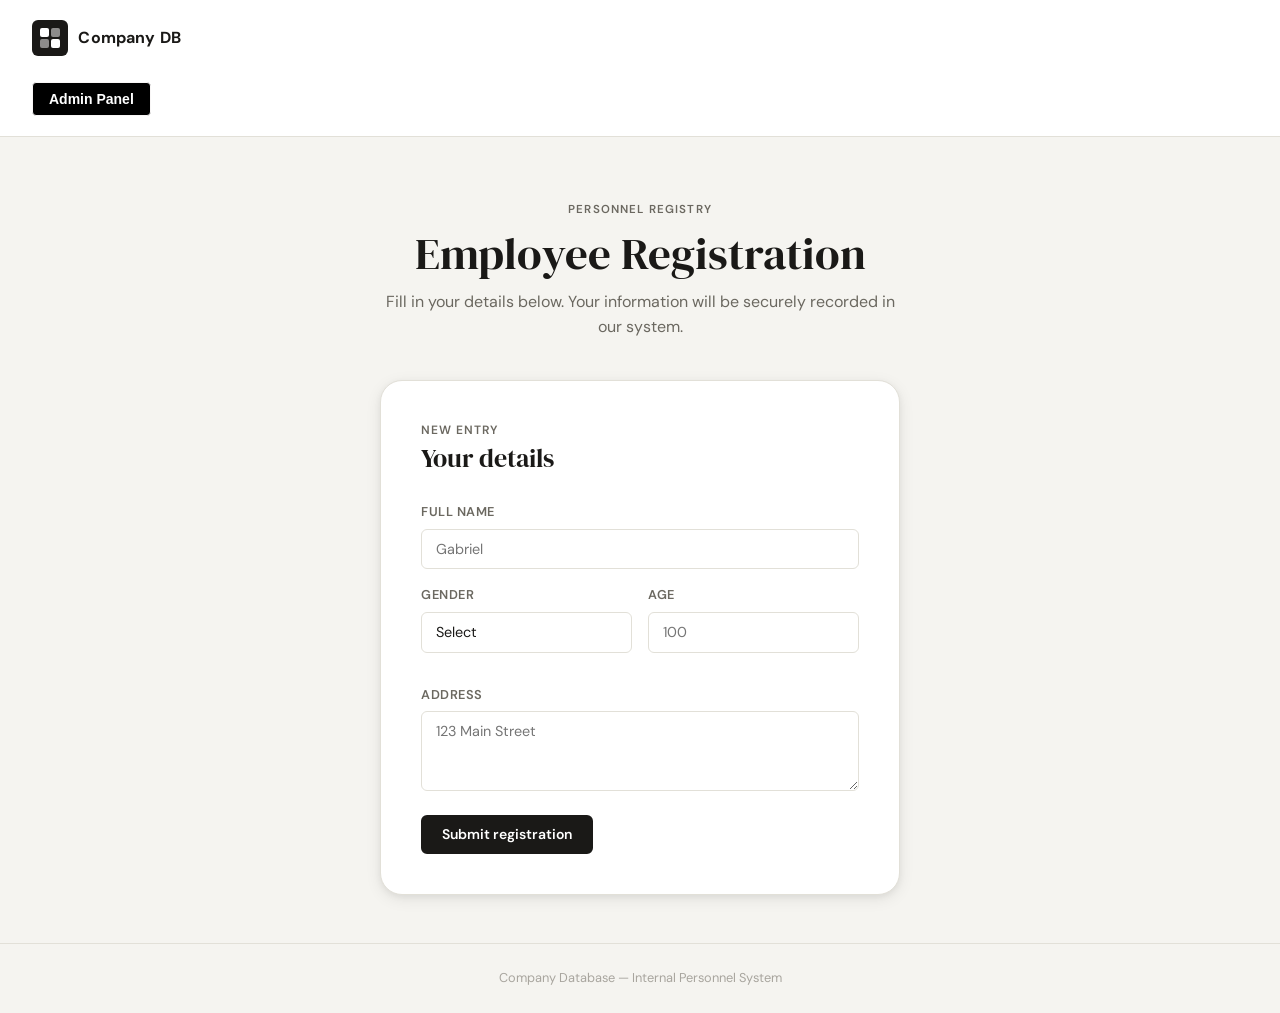
==== commit 819a7ab7: "Fix: Changing the placeholder for address" ====
--- a/index.html
+++ b/index.html
@@ -124,7 +124,7 @@
                                     id="addressInput"
                                     name="address"
                                     rows="3"
-                                    placeholder="123 Main Street, Accra"
+                                    placeholder="123 Main Street"
                                     required
                                 ></textarea>
                             </label>
